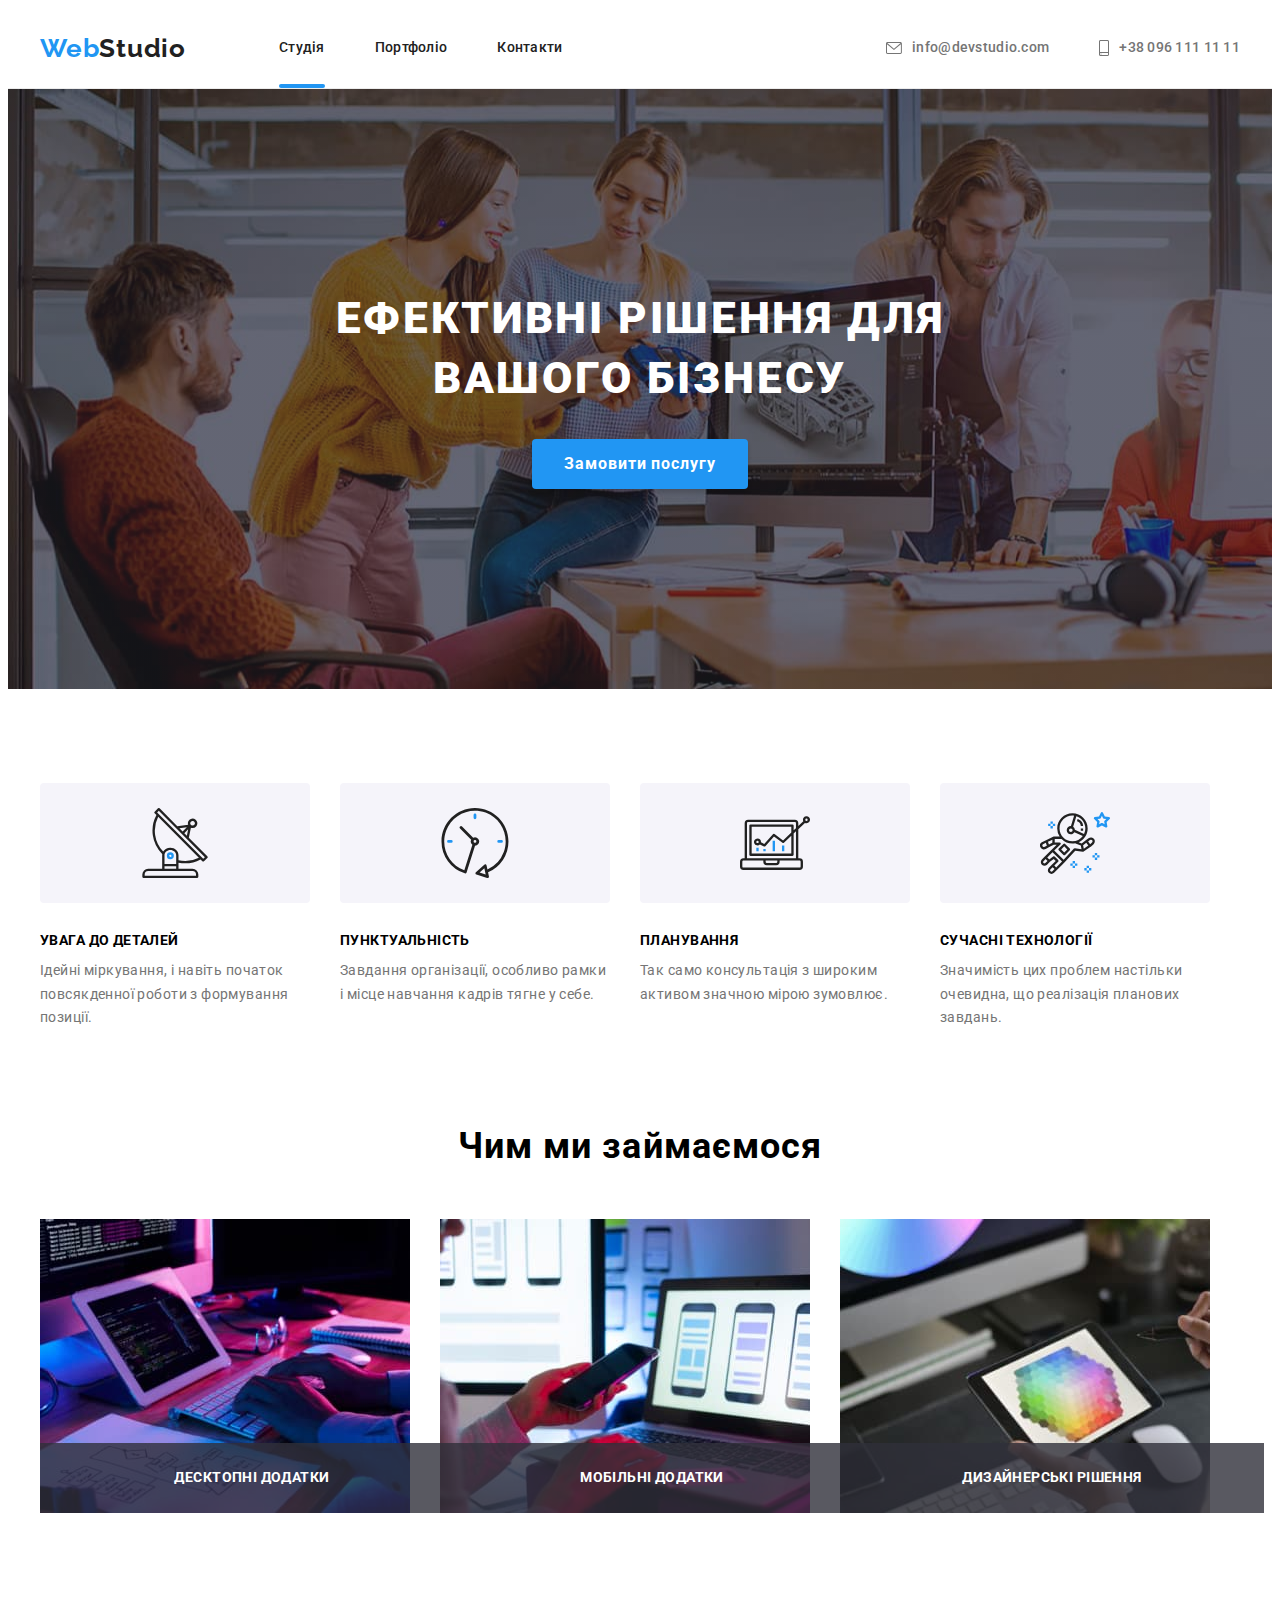
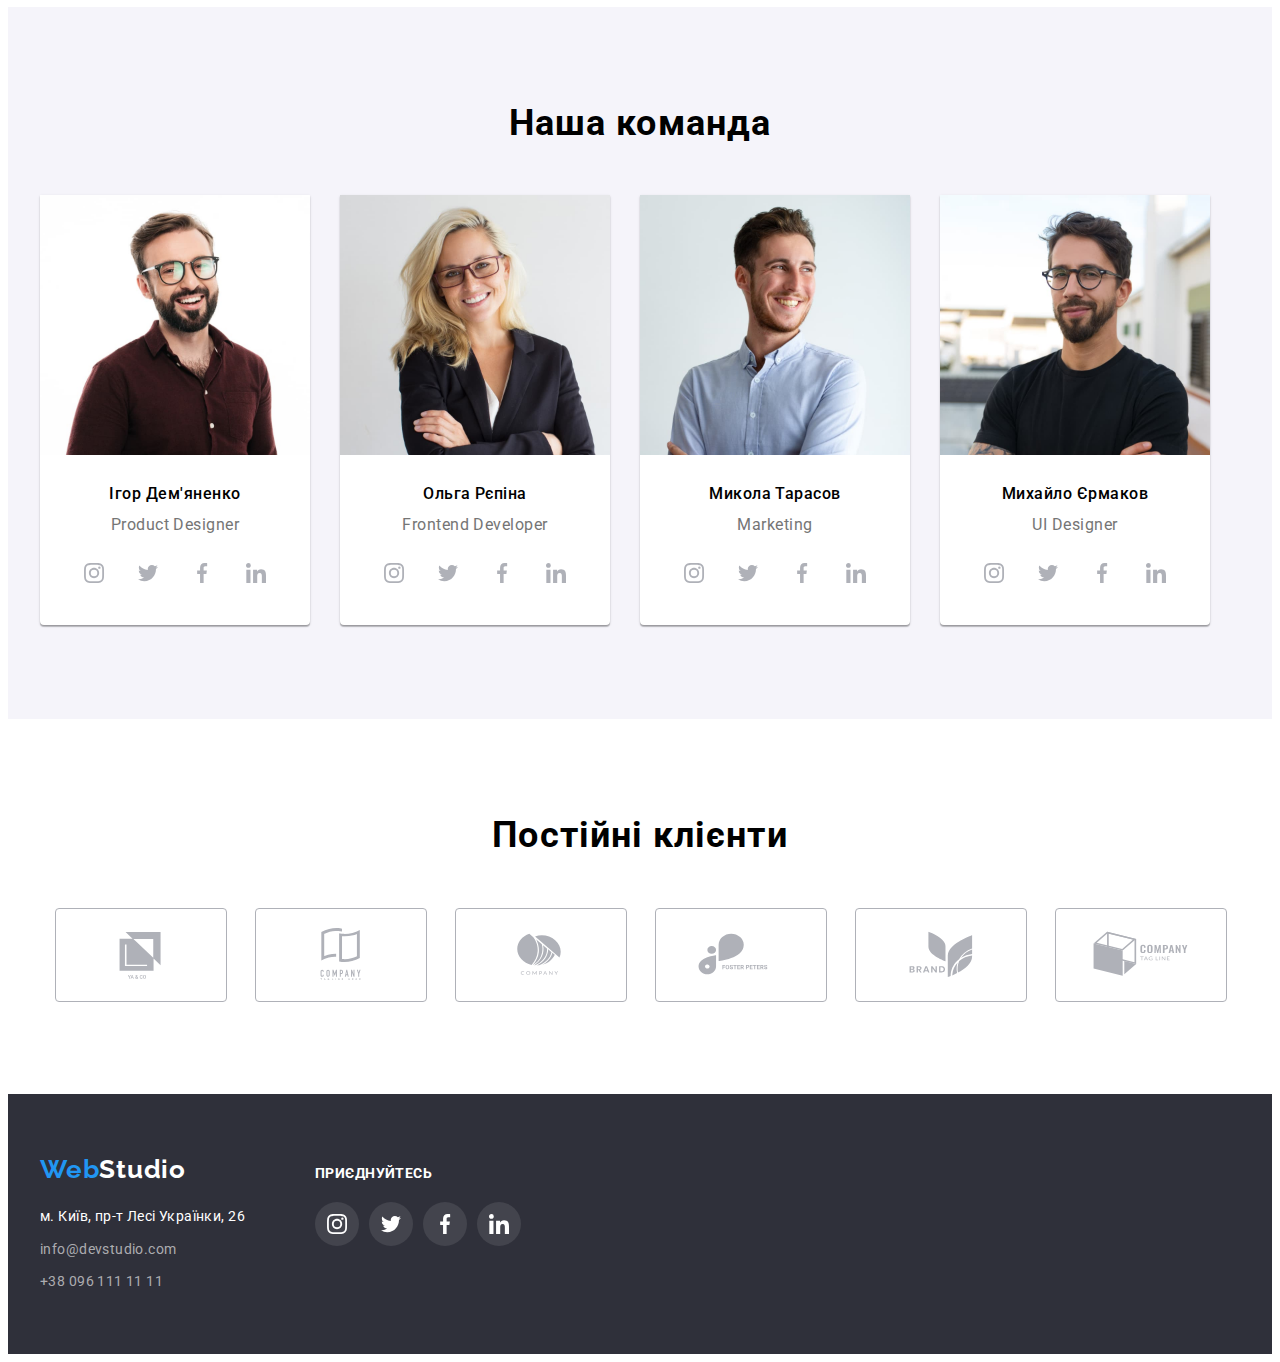
==== index.html @ c91a3fcd "20221128" ====
<!DOCTYPE html>
<html lang="uk">

<head>
    <meta charset="UTF-8">
    <meta http-equiv="X-UA-Compatible" content="IE=edge">
    <meta name="viewport" content="width=device-width, initial-scale=1.0">
    <title>WebStudio</title>
    <link rel="stylesheet" href="https://cdnjs.cloudflare.com/ajax/libs/modern-normalize/1.1.0/modern-normalize.min.css"
        integrity="sha512-wpPYUAdjBVSE4KJnH1VR1HeZfpl1ub8YT/NKx4PuQ5NmX2tKuGu6U/JRp5y+Y8XG2tV+wKQpNHVUX03MfMFn9Q=="
        crossorigin="anonymous" referrerpolicy="no-referrer" />
    <link
        href="https://fonts.googleapis.com/css2?family=Raleway:wght@700&family=Roboto:wght@400;500;700;900&display=swap"
        rel="stylesheet">
    <link rel="stylesheet" href="./css/styles.css">
</head>

<body>
    <header class="header">
        <div class="container header-container">
            <a href="./index.html" class="logo">Web<span class="logo-black">Studio</span></a>
            <nav class="navigation">
                <ul class="header-nav">
                    <li class="header-nav-item">
                        <a class="header-nav-link is-active" href="./index.html">Студія</a>
                    </li>
                    <li class="header-nav-item">
                        <a class="header-nav-link" href="./portfolio.html">Портфоліо</a>
                    </li>
                    <li class="header-nav-item">
                        <a class="header-nav-link" href="#">Контакти</a>
                    </li>
                </ul>
            </nav>
            <ul class="header-contact-list">
                <li class="header-contact">
                    <a class="header-contact-mail" href="mailto:info@devstudio.com">
                        <svg class="header-icon-envelope" weight="16" height="12">
                            <use href="./images/icons.svg#icon-envelope"></use>
                        </svg>info@devstudio.com</a>
                </li>
                <li class="header-contact">
                    <a class="header-contact-telephon" href="tel:+380961111111">
                        <svg class="header-icon-tel" weight="10" height="16">
                            <use href="./images/icons.svg#icon-smartphone"></use>
                        </svg>+38 096 111 11 11</a>
                </li>
            </ul>
        </div>
    </header>

    <main class="main">
        <section class="main-page">
            <div class="container">
                <h1>Ефективні рішення для <br /> вашого бізнесу</h1>
                <button class="button" type="button" data-modal-open>Замовити послугу</button>
            </div>
        </section>

        <section class="benefits">
            <div class="container">
                <ul class="benefits-list">
                    <li>
                        <div class="benefits-list-div">
                            <div class="benefits-list-icon">
                                <svg class="benefits-icon" weight="70" height="70">
                                    <use href="./images/icons.svg#icon-antenna"></use>
                                </svg>
                            </div>
                            <h3>УВАГА ДО ДЕТАЛЕЙ</h3>
                            <p class="benefits-list-item">Ідейні міркування, і навіть початок повсякденної роботи з
                                формування позиції.</p>
                        </div>
                    </li>

                    <li>
                        <div class="benefits-list-div">
                            <div class="benefits-list-icon">
                                <svg class="benefits-icon" weight="70" height="70">
                                    <use href="./images/icons.svg#icon-clock"></use>
                                </svg>
                            </div>
                            <h3>ПУНКТУАЛЬНІСТЬ</h3>
                            <p class="benefits-list-item">Завдання організації, особливо рамки і місце навчання кадрів
                                тягне у себе.</p>
                        </div>
                    </li>

                    <li>
                        <div class="benefits-list-div">
                            <div class="benefits-list-icon">
                                <svg class="benefits-icon" weight="70" height="70">
                                    <use href="./images/icons.svg#icon-diagram"></use>
                                </svg>
                            </div>
                            <h3>ПЛАНУВАННЯ</h3>
                            <p class="benefits-list-item">Так само консультація з широким активом значною мірою
                                зумовлює.</p>
                        </div>
                    </li>

                    <li>
                        <div class="benefits-list-div">
                            <div class="benefits-list-icon">
                                <svg class="benefits-icon" weight="70" height="70">
                                    <use href="./images/icons.svg#icon-astronaut"></use>
                                </svg>
                            </div>
                            <h3>СУЧАСНІ ТЕХНОЛОГІЇ</h3>
                            <p class="benefits-list-item">Значимість цих проблем настільки очевидна, що реалізація
                                планових завдань.</p>
                        </div>
                    </li>
                </ul>
            </div>
        </section>
        <section class="about">
            <div class="container">
                <h2>Чим ми займаємося</h2>
                <ul class="about-list">
                    <li>
                        <div class="about-top-wrap">
                            <img src="./images/services1.jpg" alt="Десктопні додатки" width="370">
                            <p class="about-top-text">Десктопні додатки</p>
                        </div>
                    </li>
                    <li>
                        <div class="about-top-wrap">
                            <img src="./images/services2.jpg" alt="Мобільні додатки" width="370">
                            <p class="about-top-text">Мобільні додатки</p>
                        </div>
                    </li>
                    <li>
                        <div class="about-top-wrap">
                            <img src="./images/services3.jpg" alt="Дизайнерські рішення" width="370">
                            <p class="about-top-text">Дизайнерські рішення</p>
                        </div>
                    </li>
                </ul>
            </div>
        </section>

        <section class="team">
            <div class="container">
                <h2>Наша команда</h2>
                <ul class="team-list">
                    <li class="team-list-item">
                        <img src="./images/team1.jpg" alt="Product Designer" width="270">
                        <div class="team-list-name">
                            <h3 class="team-name">Ігор Дем'яненко</h3>
                            <p class="team-list-item-position">Product Designer</p>
                            <ul class="team-soc-list">
                                <li class="team-soc-item">
                                    <a class="team-soc-link" href="#">
                                        <svg class="team-soc-icon" weight="20" height="20">
                                            <use href="./images/icons.svg#icon-instagram"></use>
                                        </svg>
                                    </a>
                                </li>
                                <li class="team-soc-item">
                                    <a class="team-soc-link" href="#">
                                        <svg class="team-soc-icon" weight="20" height="20">
                                            <use href="./images/icons.svg#icon-twitter"></use>
                                        </svg>
                                    </a>
                                </li>
                                <li class="team-soc-item">
                                    <a class="team-soc-link" href="#">
                                        <svg class="team-soc-icon" weight="20" height="20">
                                            <use href="./images/icons.svg#icon-facebook"></use>
                                        </svg>
                                    </a>
                                </li>
                                <li class="team-soc-item">
                                    <a class="team-soc-link" href="#">
                                        <svg class="team-soc-icon" weight="20" height="20">
                                            <use href="./images/icons.svg#icon-linkedin"></use>
                                        </svg>
                                    </a>
                                </li>
                            </ul>
                        </div>
                    </li>

                    <li class="team-list-item">
                        <img src="./images/team2.jpg" alt="Frontend Developer" width="270">
                        <div class="team-list-name">
                            <h3 class="team-name">Ольга Рєпіна</h3>
                            <p class="team-list-item-position">Frontend Developer</p>
                            <ul class="team-soc-list">
                                <li class="team-soc-item">
                                    <a class="team-soc-link" href="#">
                                        <svg class="team-soc-icon" weight="20" height="20">
                                            <use href="./images/icons.svg#icon-instagram"></use>
                                        </svg>
                                    </a>
                                </li>
                                <li class="team-soc-item">
                                    <a class="team-soc-link" href="#">
                                        <svg class="team-soc-icon" weight="20" height="20">
                                            <use href="./images/icons.svg#icon-twitter"></use>
                                        </svg>
                                    </a>
                                </li>
                                <li class="team-soc-item">
                                    <a class="team-soc-link" href="#">
                                        <svg class="team-soc-icon" weight="20" height="20">
                                            <use href="./images/icons.svg#icon-facebook"></use>
                                        </svg>
                                    </a>
                                </li>
                                <li class="team-soc-item">
                                    <a class="team-soc-link" href="#">
                                        <svg class="team-soc-icon" weight="20" height="20">
                                            <use href="./images/icons.svg#icon-linkedin"></use>
                                        </svg>
                                    </a>
                                </li>
                            </ul>
                        </div>
                    </li>

                    <li class="team-list-item">
                        <img src="./images/team3.jpg" alt="Marketing" width="270">
                        <div class="team-list-name">
                            <h3 class="team-name">Микола Тарасов</h3>
                            <p class="team-list-item-position">Marketing</p>
                            <ul class="team-soc-list">
                                <li class="team-soc-item">
                                    <a class="team-soc-link" href="#">
                                        <svg class="team-soc-icon" weight="20" height="20">
                                            <use href="./images/icons.svg#icon-instagram"></use>
                                        </svg>
                                    </a>
                                </li>
                                <li class="team-soc-item">
                                    <a class="team-soc-link" href="#">
                                        <svg class="team-soc-icon" weight="20" height="20">
                                            <use href="./images/icons.svg#icon-twitter"></use>
                                        </svg>
                                    </a>
                                </li>
                                <li class="team-soc-item">
                                    <a class="team-soc-link" href="#">
                                        <svg class="team-soc-icon" weight="20" height="20">
                                            <use href="./images/icons.svg#icon-facebook"></use>
                                        </svg>
                                    </a>
                                </li>
                                <li class="team-soc-item">
                                    <a class="team-soc-link" href="#">
                                        <svg class="team-soc-icon" weight="20" height="20">
                                            <use href="./images/icons.svg#icon-linkedin"></use>
                                        </svg>
                                    </a>
                                </li>
                            </ul>
                        </div>
                    </li>

                    <li class="team-list-item">
                        <img src="./images/team4.jpg" alt="UI Designer" width="270">
                        <div class="team-list-name">
                            <h3 class="team-name">Михайло Єрмаков</h3>
                            <p class="team-list-item-position">UI Designer</p>
                            <ul class="team-soc-list">
                                <li class="team-soc-item">
                                    <a class="team-soc-link" href="#">
                                        <svg class="team-soc-icon" weight="20" height="20">
                                            <use href="./images/icons.svg#icon-instagram"></use>
                                        </svg>
                                    </a>
                                </li>
                                <li class="team-soc-item">
                                    <a class="team-soc-link" href="#">
                                        <svg class="team-soc-icon" weight="20" height="20">
                                            <use href="./images/icons.svg#icon-twitter"></use>
                                        </svg>
                                    </a>
                                </li>
                                <li class="team-soc-item">
                                    <a class="team-soc-link" href="#">
                                        <svg class="team-soc-icon" weight="20" height="20">
                                            <use href="./images/icons.svg#icon-facebook"></use>
                                        </svg>
                                    </a>
                                </li>
                                <li class="team-soc-item">
                                    <a class="team-soc-link" href="#">
                                        <svg class="team-soc-icon" weight="20" height="20">
                                            <use href="./images/icons.svg#icon-linkedin"></use>
                                        </svg>
                                    </a>
                                </li>
                            </ul>
                        </div>
                    </li>
                </ul>
            </div>
        </section>
        <section class="clients">
            <div class="container">
                <h2>Постійні клієнти</h2>
                <ul class="clients-list">
                    <li class="clients-item">
                        <a class="clients-list-icon" href="#">
                            <svg class="clients-icon" weight="106" height="60">
                                <use href="./images/icons.svg#icon-Logo-client-1"></use>
                            </svg>
                        </a>
                    </li>
                    <li class="clients-item">
                        <a class="clients-list-icon" href="#">
                            <svg class="clients-icon" weight="106" height="60">
                                <use href="./images/icons.svg#icon-Logo-client-2"></use>
                            </svg>
                        </a>
                    </li>
                    <li class="clients-item">
                        <a class="clients-list-icon" href="#">
                            <svg class="clients-icon" weight="106" height="60">
                                <use href="./images/icons.svg#icon-Logo-client-3"></use>
                            </svg>
                        </a>
                    </li>
                    <li class="clients-item">
                        <a class="clients-list-icon" href="#">
                            <svg class="clients-icon" weight="106" height="60">
                                <use href="./images/icons.svg#icon-Logo-client-4"></use>
                            </svg>
                        </a>
                    </li>
                    <li class="clients-item">
                        <a class="clients-list-icon" href="#">
                            <svg class="clients-icon" weight="106" height="60">
                                <use href="./images/icons.svg#icon-Logo-client-5"></use>
                            </svg>
                        </a>
                    </li>
                    <li class="clients-item">
                        <a class="clients-list-icon" href="#">
                            <svg class="clients-icon" weight="106" height="60">
                                <use href="./images/icons.svg#icon-Logo-client-6"></use>
                            </svg>
                        </a>
                    </li>

                </ul>
            </div>

        </section>
    </main>

    <footer class="footer">
        <div class="container footer-contact">
            <div>
                <a href="./index.html" class="logo">Web<span class="logo-white">Studio</span></a>
                <address class="address">
                    <ul class="footer-list">
                        <li class="footer-list-item">
                            <a class="footer-list-address" href="https://goo.gl/maps/Ho3wG8sWeTobhvEv7" target="_blank"
                                rel="noopener noreferrer">м. Київ,
                                пр-т Лесі Українки, 26</a>
                        </li>
                        <li class="footer-list-item">
                            <a class="footer-list-contact" href="mailto:info@devstudio.com">info@devstudio.com</a>
                        </li>
                        <li>
                            <a class="footer-list-contact" href="tel:+380961111111">+38 096 111 11 11</a>
                        </li>
                    </ul>
                </address>
            </div>

            <div class="footer-soc-contact">
                <h3 class="footer-soc">приєднуйтесь</h3>
                <ul class="footer-soc-list">
                    <li class="footer-soc-item">
                        <a class="footer-soc-link" href="#">
                            <svg class="footer-soc-icon" weight="20" height="20">
                                <use href="./images/icons.svg#icon-instagram"></use>
                            </svg>
                        </a>
                    </li>
                    <li class="footer-soc-item">
                        <a class="footer-soc-link" href="#">
                            <svg class="footer-soc-icon" weight="20" height="20">
                                <use href="./images/icons.svg#icon-twitter"></use>
                            </svg>
                        </a>
                    </li>
                    <li class="footer-soc-item">
                        <a class="footer-soc-link" href="#">
                            <svg class="footer-soc-icon" weight="20" height="20">
                                <use href="./images/icons.svg#icon-facebook"></use>
                            </svg>
                        </a>
                    </li>
                    <li class="footer-soc-item">
                        <a class="footer-soc-link" href="#">
                            <svg class="footer-soc-icon" weight="20" height="20">
                                <use href="./images/icons.svg#icon-linkedin"></use>
                            </svg>
                        </a>
                    </li>
                </ul>
            </div>
        </div>
    </footer>
    <div class="backdrop is-hidden" data-modal>
        <div class="modal">
            <button type="button" class="modal-close" data-modal-close>
                <svg class="modal-close-icon" weight="14" height="14">
                    <use href="./images/icons.svg#icon-close-black"></use>
                </svg>
            </button>
            <p class="modal-title">Залиште свої дані, ми вам передзвонимо</p>
            <form action="#" class="modal-form">
                <div class="user-inform">
                    <label for="user-name" class="input-label">Ім'я</label>
                    <div class="input-wrapper">
                        <input type="text" class="modal-input" name="user-name" id="user-name" required>
                        <svg class="modal-icon" weight="18" height="18">
                            <use href="./images/icons.svg#icon-person-black"></use>
                        </svg>
                    </div>
                </div>

                <div class="user-inform">
                    <label for="user-tel" class="input-label">Телефон</label>
                    <div class="input-wrapper">
                        <input type="text" class="modal-input" name="user-tel" id="user-tel" required>
                        <svg class="modal-icon" weight="18" height="18">
                            <use href="./images/icons.svg#icon-phone-black"></use>
                        </svg>
                    </div>
                </div>

                <div class="user-inform">
                    <label for="user-email" class="input-label">Пошта</label>
                    <div class="input-wrapper">
                        <input type="text" class="modal-input" name="user-email" id="user-email" required>
                        <svg class="modal-icon" weight="18" height="18">
                            <use href="./images/icons.svg#icon-email-black"></use>
                        </svg>
                    </div>
                </div>

                <div class="user-comment">
                    <label for="user-comment" class="input-label">Коментар</label>
                    <textarea name="comment" id="user-comment" rows="10" placeholder="Введіть текст"
                    class="modal-comment"></textarea>
                </div>

                <label class="modal-terms-input">
                    <input type="checkbox" />
                    Погоджуюся з розсилкою та приймаю <a href="#" class="modal-terms">Умови договору</a>
                </label>

                <button type="submit" class="modal-button">Відправити</button>
            </form>
        </div>
    </div>
    <script src="./js/modal.js"></script>
</body>

</html>
---- css/styles.css ----
h1, 
h2, 
h3, 
h4, 
h5,
p {
margin: 0;
}

address {
    font-style: normal; 
}

body {
    font-family: 'Roboto', sans-serif;
}

body a{
    text-decoration: none;
    color: #212121;}

body a,
body a *,
body button,
body button * {
    transition-duration: 250ms;
    transition-timing-function: cubic-bezier(0.4, 0, 0.2, 1);
}

ul {
    list-style: none;
    margin: 0;
    padding: 0;
}
.container {
    width: 1200px;
    padding-left: 15px;
    padding-right: 15px;
    margin: 0 auto;
}

img {
    display: block;
    max-height: 100%;
    height: auto;
}
button {
    cursor: pointer;
}

/*header*/ 

.header {
    background-color: #FFFFFF;
    /* padding-top: 24px; */
    /* padding-bottom: 25px;  */
    border-bottom: 1px solid #ECECEC;
}
.header-container {
    display: flex;
    align-items: center;
}

.logo {
    font-family: 'Raleway';
    font-style: normal;
    font-weight: 700;
    font-size: 26px;
    line-height: 1.19;
    letter-spacing: 0.03em;
    color: #2196F3;
}
.logo-black {
    color: #212121;
}
.navigation {
    margin-right: auto;
    margin-left: 93px;
}
.header-nav {
    display: flex;
    gap: 50px;
    position: relative;
}
.header-nav-link:hover,
.header-nav-link:focus {
    color: #2196F3;
}
.header-nav-item .is-active::after {
    position: absolute;
    display: block;
    content: '';
    bottom: 0;
    width: 100%;
    height: 4px;
    background: #2196F3;
    border-radius: 2px;
}
.header-nav-item {
    display: flex;
    position: relative;
}
.header-nav-link {
    font-weight: 500;
    font-size: 14px;
    line-height: 1.14;
    letter-spacing: 0.02em;
    padding: 32px 0;
}
.header-contact-list {
    display: flex;
    gap: 50px;
}
.header-contact{
    font-weight: 500;
    font-size: 14px;
    line-height: 1.14;
    letter-spacing: 0.02em; 
}

.header-contact-telephon {
}

.header-contact-mail,
.header-contact-telephon {
    color: #757575;
    display: flex;
    align-items: center;
}

.header-contact-mail:hover,
.header-contact-mail:focus,
.header-contact-telephon:hover,
.header-contact-telephon:focus {
    color: #2196F3;
}

.header-contact-list .header-contact-mail:hover .header-icon-envelope,
.header-contact-list .header-contact-mail:focus .header-icon-envelope,
.header-contact-list .header-contact-telephon:hover .header-icon-tel,
.header-contact-list .header-contact-telephon:focus .header-icon-tel {
    fill: #2196F3;
}

.header-icon-envelope {
    fill: #757575;
    margin-right: 10px;
    width: 16px;

}
.header-icon-tel {
    fill: #757575;
    width: 10px;
    margin-right: 10px;
}


/*main*/ 

.main {
}

.main-page {
    background-image: linear-gradient(
        rgba(47, 48, 58, 0.4),
        rgba(47, 48, 58, 0.4)),
        url(../images/main_page.jpg);
    padding-top: 200px;
    padding-bottom: 200px;

}
h1 {
    font-weight: 900;
    font-size: 44px;
    line-height: 1.36;
    letter-spacing: 0.06em;
    text-align: center;
    color: #FFFFFF;
    text-transform: uppercase;
    margin-bottom: 30px;
}
.button {
    font-family: 'Roboto', sans-serif;
    font-weight: 700;
    font-size: 16px;
    line-height: 30px;
    display: flex;
    align-items: center;
    text-align: center;
    letter-spacing: 0.06em;
    color: #FFFFFF;
    background: #2196F3;
    box-shadow: 0px 4px 4px rgba(0, 0, 0, 0.15);
    border-radius: 4px;
    cursor: pointer;
    border: none;
    display: block;
    margin: 0 auto;
    padding: 10px 32px;
}

.benefits {
    padding-top: 94px;
    padding-bottom: 94px;
}
.benefits-list {
    display: flex;
    gap: 30px;
}
.benefits-list-div {
    width: 270px;
    
}
.benefits-list-item {
    font-size: 14px;
    line-height: 1.71;
    letter-spacing: 0.03em;
    color: #757575;
}
.benefits-list-icon {
    display: flex;
    justify-content: center;
    align-items: center;
    height: 120px;
    background: #F5F4FA;
    border-radius: 4px; 
    margin-bottom: 30px;
}
.benefits-icon {
    width: 70px;
    height: 70px;
}
h3 {
    font-weight: 700;
    font-size: 14px;
    line-height: 1.14;
    letter-spacing: 0.03em;
    text-transform: uppercase; 
    margin-bottom: 10px;   
}

.about {
    padding-bottom: 94px;
}
h2 {
    font-weight: 700;
    font-size: 36px;
    line-height: 1.23;
    text-align: center;
    letter-spacing: 0.03em;
}
.about-list {
    display: flex;
    justify: space-between;
    gap: 30px;
    margin-top: 50px;
}
.about-top-wrap {
    position: relative;
}
.about-top-text {
    position: absolute;
    bottom: 0;
    background: rgba(47, 48, 58, 0.8);
    font-weight: 700;
    font-size: 14px;
    line-height: 1.14;
    text-align: center;
    letter-spacing: 0.03em;
    text-transform: uppercase;
    color: #FFFFFF;
    width: 100%;
    padding: 27px;
    text-align: center;
}
.team {
    background: #F5F4FA;
    padding-top: 94px;
    padding-bottom: 94px;
}
.team-list {
    display: flex;
    justify: space-between;
    gap: 30px;
    margin-top: 50px;
}
.team-list-item {
    background-color: #FFFFFF;
    box-shadow: 0px 1px 3px rgba(0, 0, 0, 0.12), 0px 1px 1px rgba(0, 0, 0, 0.14), 0px 2px 1px rgba(0, 0, 0, 0.2);
    border-radius: 0px 0px 4px 4px;
}
.team-list-name {
    text-align: center;
    padding-top: 30px;
    padding-bottom: 30px;
}
.team-name {
    text-transform: none;
    font-weight: 500;
    font-size: 16px;
    line-height: 1.18;
    letter-spacing: 0.03em;
    margin-bottom: 10px;
}
.team-list-item-position {
    font-size: 16px;
    line-height: 1.35;
    letter-spacing: 0.03em;
    color: #757575;
    margin-bottom: 16px;
}
.team-soc-list {
    display: flex;
    justify-content: center;
    gap: 10px;
}
.team-soc-item {
    width: 44px;
    height: 44px;
}
.team-soc-link {
    width: 100%;
    height: 100%;
    border-radius: 50%;
    display: flex;
    justify-content: center;
    align-items: center;
}
.team-soc-icon {
    fill: #AFB1B8;
}
.team-soc-link:hover,
.team-soc-link:focus {
    background-color: #2196F3;
}
.team-soc-link:hover .team-soc-icon,
.team-soc-link:focus .team-soc-icon {
    fill: #FFFFFF;
}

.clients {
    background: #FFFFFF;
    padding-top: 94px;
    padding-bottom: 94px;
}
.clients-list {
    margin-top: 50px;
    justify-content: center;
    gap: 30px;
    display: flex;
}
.clients-item {
    width: 170px;
    height: 92px;
}
.clients-list-icon {
    width: 100%;
    height: 100%;
    border: 1px solid #AFB1B8;
    border-radius: 4px;
    display: flex;
    justify-content: center;
    align-items: center;
}
.clients-icon {
    fill: #AFB1B8;
}

.clients-list-icon:hover,
.clients-list-icon:focus {
    border-color: #2196F3;
}
.clients-item:hover .clients-icon,
.clients-item:focus .clients-icon {
    fill: #2196F3;
}

/*footer*/ 

.footer {
    background: #2F303A;
    padding-top: 60px;
    padding-bottom: 60px;
}
.footer-contact {
    display: flex;
}
.logo-white {
    color: #FFFFFF;
    margin-bottom: 20px;
}
.address{
    margin-top: 20px;
}
.footer-list {
}
.footer-list-item {
    margin-bottom: 9px;
}
.footer-list-address,
.footer-list-contact {
    font-style: normal;
    font-size: 14px;
    line-height: 1.71;
    letter-spacing: 0.03em;
    color: #FFFFFF;
}
.footer-list-contact {
    color: #ACACB0;
}
.footer-list-item {
    color: #ACACB0;
}
.footer-list-address:hover,
.footer-list-address:focus,
.footer-list-contact:hover,
.footer-list-contact:focus {
    color: #2196F3;
}
.footer-soc-contact {
    margin-left: 70px;
    margin-top: 12px;
}
.footer-soc {
    color: #FFFFFF;
}
.footer-soc-list {
    display: flex;
    gap: 10px;
    margin-top: 20px;
}
.footer-soc-item {
    width: 44px;
    height: 44px;
}
.footer-soc-link {
    width: 100%;
    height: 100%;
    border-radius: 50%;
    display: flex;
    justify-content: center;
    align-items: center;
    background-color: #43444D;
}
.footer-soc-icon {
    fill: #FFFFFF;
}
.footer-soc-link:hover,
.footer-soc-link:focus {
    background-color: #2196F3;
}
.footer-soc-link:hover .footer-soc-icon,
.footer-soc-link:focus .footer-soc-icon {
    fill: #FFFFFF;
}


/*portfolio-header*/

.portfolio-header {
    border-bottom: 1px solid #ECECEC;
}

/*portfolio-main*/ 

.main-portfolio {
    padding-top: 94px;
    padding-bottom: 94px;
}
.portfolio-button-list {
    display: flex;
    gap: 8px;
    justify-content:center;
    margin-bottom: 50px;
}
.portfolio-button {
    font-family: 'Roboto', sans-serif;
    font-style: normal;
    font-weight: 500;
    font-size: 16px;
    line-height: 1.62;
    text-align: center;
    letter-spacing: 0.03em;
    background: #F5F4FA;
    border-radius: 4px;
    cursor: pointer;
    border: none;
    margin: 0 auto;
    padding: 6px 22px;
}
.portfolio-button:hover,
.portfolio-button:focus {
    color: #FFFFFF;
    background: #2196F3;
    box-shadow: 0px 3px 1px rgba(0, 0, 0, 0.1), 0px 1px 2px rgba(0, 0, 0, 0.08), 0px 2px 2px rgba(0, 0, 0, 0.12);
} 

.portfolio-list {
    display: flex;
    flex-wrap: wrap;
    justify-content:space-between;
    gap: 30px;
}
.portfolio-list-text {
    padding: 20px 24px;
}
.portfolio-list-item {
    width: 370px;
    height: 404px;
    left: 215px;
    top: 262px;
    border: 1px solid #EEEEEE; 
}
.portfolio-list-item:hover .portfolio-top-text {
    transform: translateY(0%);
}
.portfolio-top-wrap {
    position: relative;
    overflow: hidden;
}
.portfolio-top-text {
    position: absolute;
    top: 0;
    background: rgba(33, 150, 243, 0.9);
    font-size: 18px;
    line-height: 1.55;
    letter-spacing: 0.03em;
    color: #FFFFFF;
    padding: 24px;
    height: 100%;
    display: flex;
    align-items: center;
    transform: translateY(100%);
    transition: transform 250ms;
    overflow: auto;
}
h5 {
    font-weight: 700;
    font-size: 18px;
    line-height: 2;
    letter-spacing: 0.03em;
}
.portfolio-list-type {
    font-size: 16px;
    line-height: 1.87;
    letter-spacing: 0.03em;
    color: #757575;
    margin-top: 4px;
    margin-bottom: 4px;
}
.portfolio-list-item:hover,
.portfolio-list-item:focus {
    box-shadow: 0px 1px 1px rgba(0, 0, 0, 0.12), 0px 4px 4px rgba(0, 0, 0, 0.06), 1px 4px 6px rgba(0, 0, 0, 0.16);
} 

.backdrop {
    position: fixed;
    top: 0;
    width: 100%;
    height: 100%;
    background: rgba(0, 0, 0, 0.2);
    transition: opacity 250ms linear, visibility 250ms linear;
}
.modal {
    width: 528px;
    min-height: 581px;
    background: #FFFFFF;
    box-shadow: 0px 1px 3px rgba(0, 0, 0, 0.12), 0px 1px 1px rgba(0, 0, 0, 0.14), 0px 2px 1px rgba(0, 0, 0, 0.2);
    border-radius: 4px;
    position: absolute;
    top: 50%;
    left: 50%;
    transform: translate(-50%, -50%) scaleX(1);
    transition: transform 300ms linear;
    padding: 40px;
}
.backdrop.is-hidden .modal {
    transform: translate(-50%, -50%) scaleX(0);
}
.modal-close {
    width: 30px;
    height: 30px;
    background: transparent;
    border: 1px solid rgba(0, 0, 0, 0.1);
    border-radius: 50%;
    display: flex;
    align-items: center;
    justify-content: center;
    position: absolute;
    right: 8px;
    top: 8px;
}
.modal-close-icon {  
}
.modal-title {
    font-weight: 700;
    font-size: 20px;
    line-height: 1.15px;
    text-align: center;
    letter-spacing: 0.03em;
    color: #212121;
    margin-bottom: 22px;
}
.modal-form {
    
}
.user-inform {
    margin-bottom: 10px;
}
.modal-text {
    font-size: 12px;
    line-height: 1.16;
    letter-spacing: 0.01em;
    color: #757575;
}
.input-label {
    font-size: 12px;
    line-height: 1.16;
    letter-spacing: 0.01em;
    color: #757575;
    display: block;
    position: relative;
    margin-bottom: 4px;
}
.input-wrapper {
    position: relative;
    
}
.modal-input {
    height: 40px;
    width: 100%;
    border: 1px solid rgba(33, 33, 33, 0.2);
    border-radius: 4px;
    background-color: transparent;
    padding: 12px 42px;
    outline: transparent;
}
.modal-icon {
    fill: #212121;
    position: absolute;
    left: 12px;
    top: 50%;
    transform: translateY(-50%);
    height: 18px;
    width: 18px;
}
.modal-input:focus {
    border-color: #2196F3;
}
.modal-input:focus + .modal-icon {
    fill: #2196F3;
}
.user-comment {
    margin-bottom: 20px;
}
.modal-comment {
    font-family: 'Roboto', sans-serif;
    font-style: normal;
    font-weight: 400;
    font-size: 12px;
    line-height: 1.16;
    letter-spacing: 0.01em;
    color: rgba(117, 117, 117, 0.5);
    border: 1px solid rgba(33, 33, 33, 0.2);
    border-radius: 4px; 
    padding: 12px 16px;
    width: 100%;
    min-height: 120px;
    outline: transparent;
}
.modal-comment:focus {
    border-color: #2196F3;
}
.modal-terms-input {
    font-size: 14px;
    line-height: 1.71;
    letter-spacing: 0.03em;
    color: #757575;
    display: block;
    text-align: center;
}

.modal-terms {
    color: #2196F3;
    text-decoration-line: underline;
}
.modal-button {
    font-family: 'Roboto', sans-serif;
    font-style: normal;
    font-weight: 700;
    font-size: 16px;
    line-height: 30px;
    display: flex;
    align-items: center;
    text-align: center;
    letter-spacing: 0.06em;
    color: #FFFFFF;
    width: 200px;
    height: 50px;
    background: #188CE8;
    border-radius: 4px;
    cursor: pointer;
    border: none;
    display: block;
    margin: 0 auto;
    padding: 10px 52px;
    margin-top: 30px;
}
.modal-button:hover,
.modal-button:focus{
    box-shadow: 0px 4px 4px rgba(0, 0, 0, 0.15);
}
.is-hidden {
    opacity: 0;
    visibility: hidden;
    pointer-events: none;
}
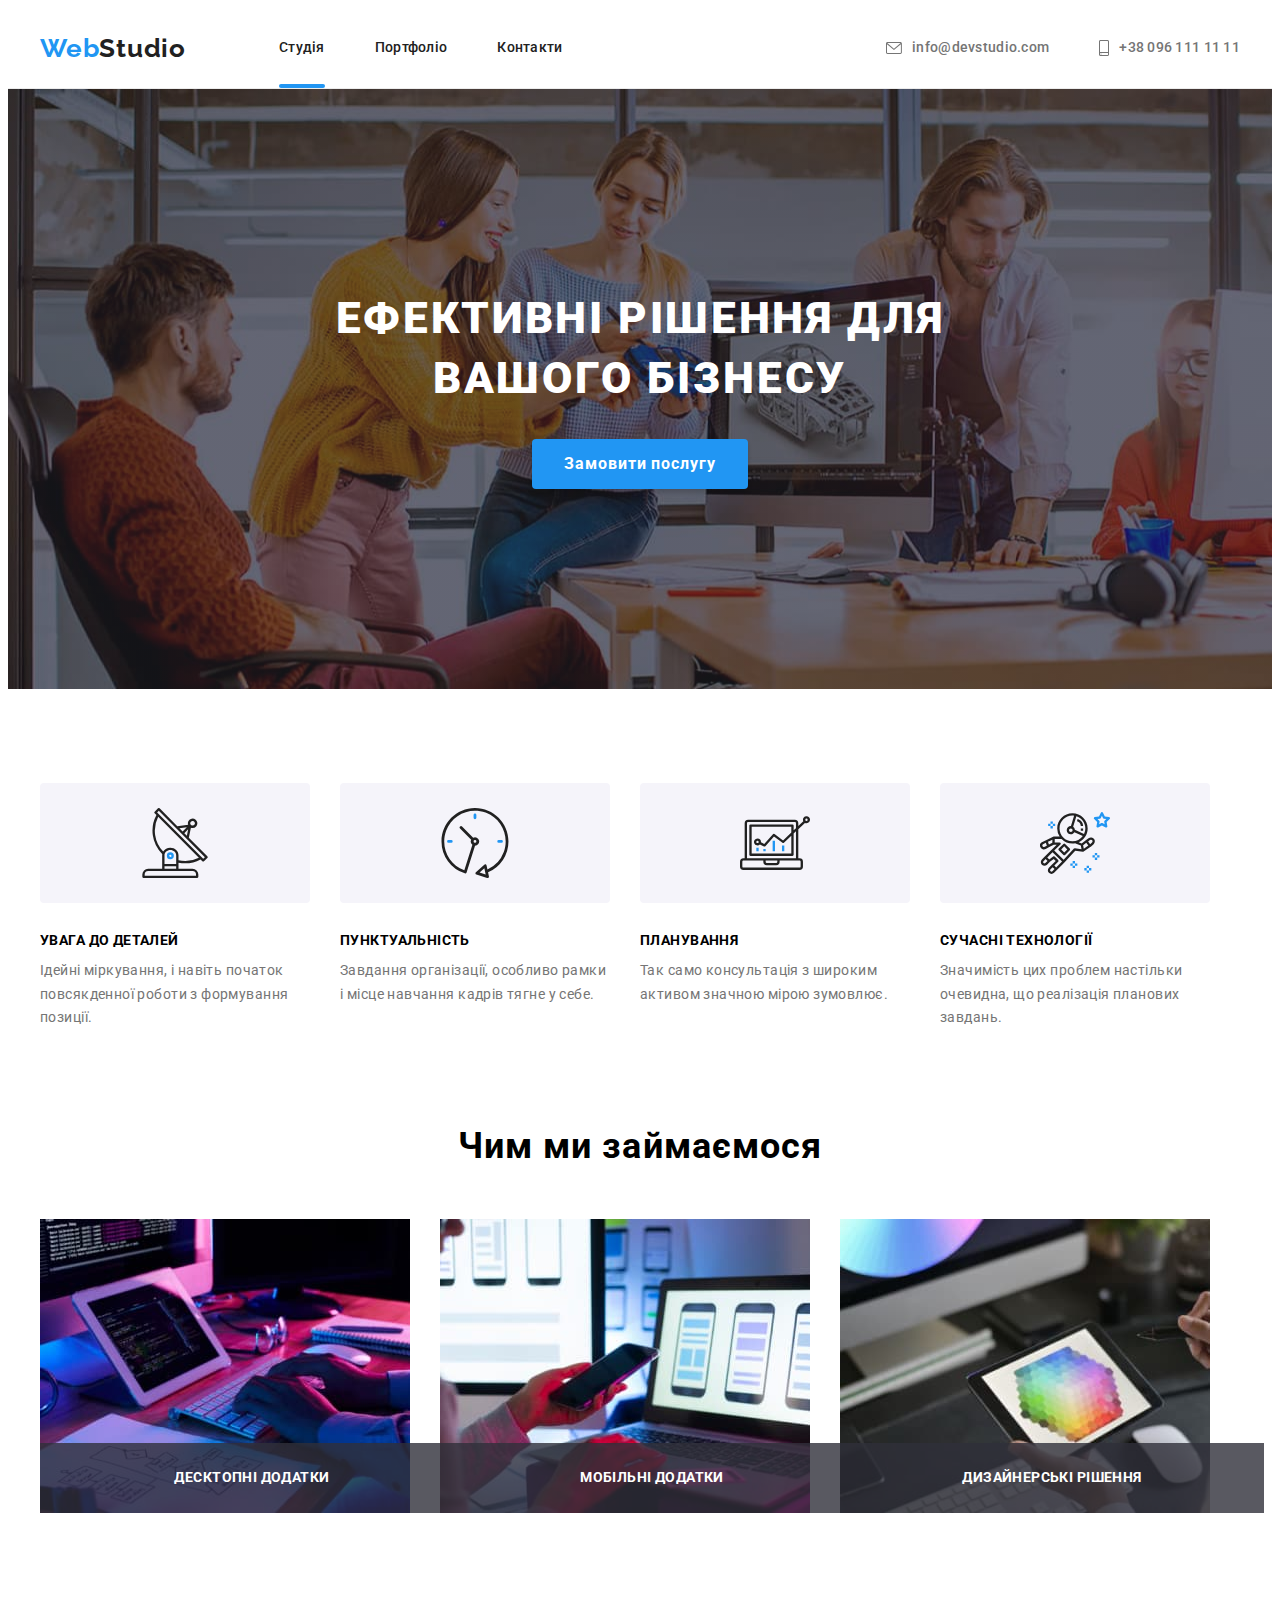
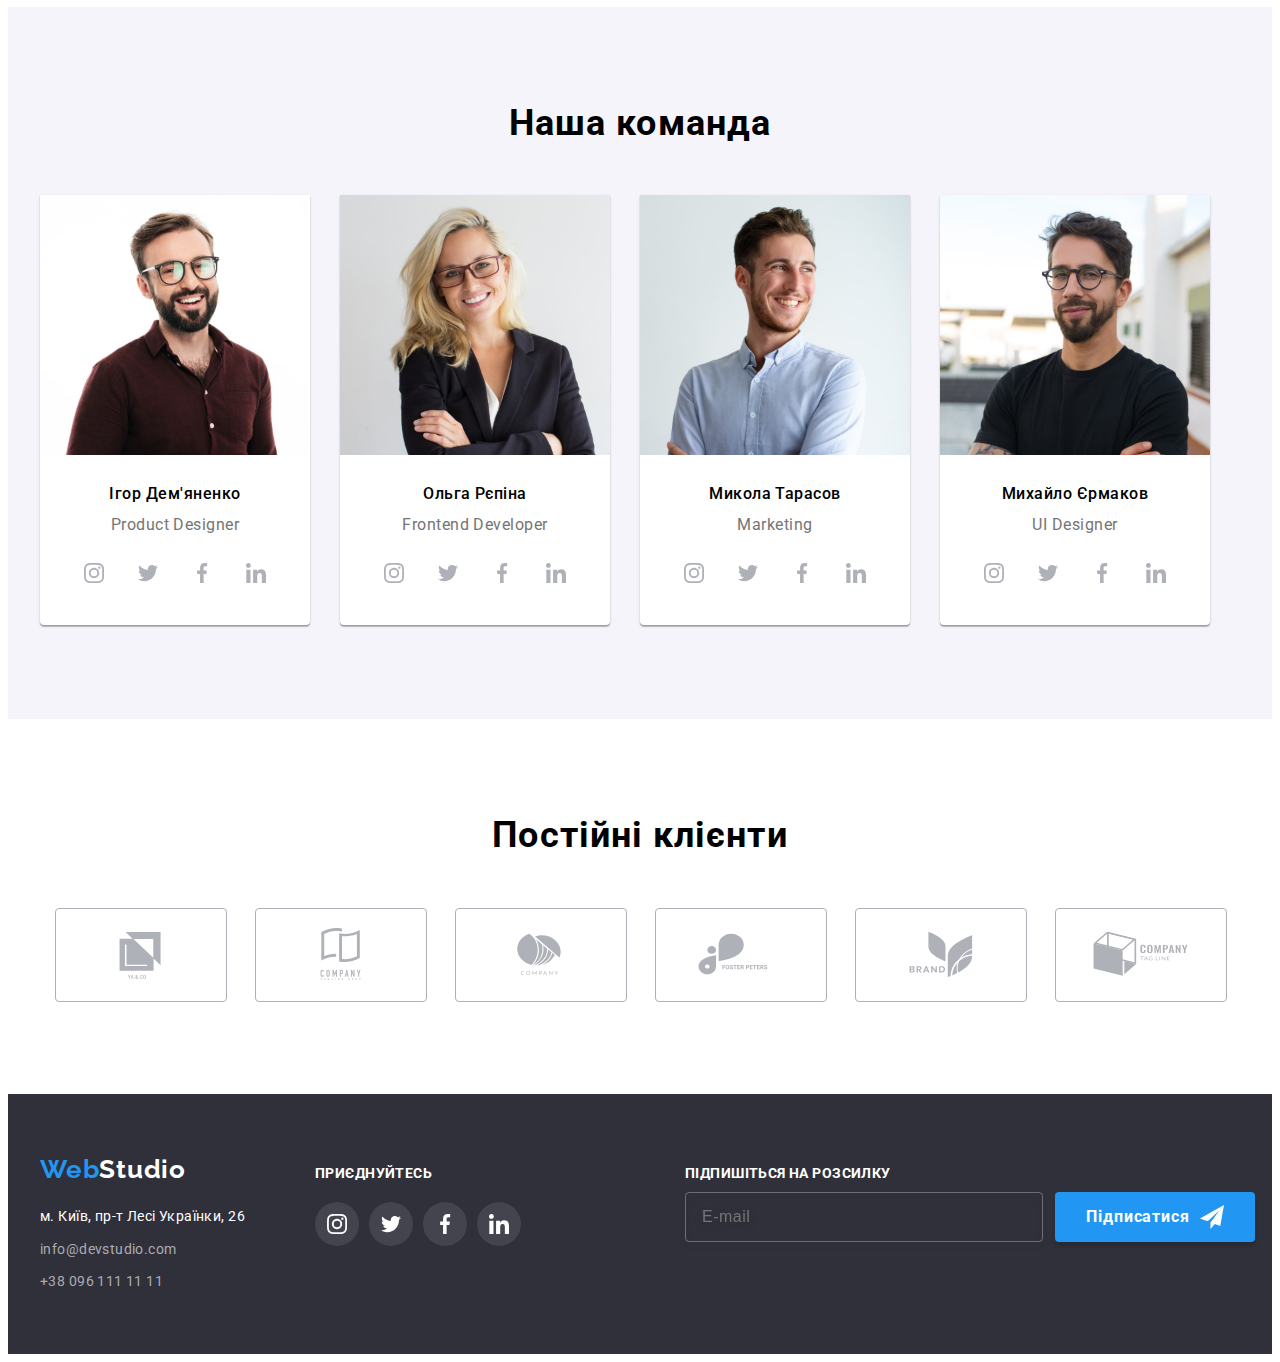
==== commit f17d8996: "20221130" ====
--- a/index.html
+++ b/index.html
@@ -405,6 +405,19 @@
                     </li>
                 </ul>
             </div>
+
+            <div class="footer-sing-up">
+                <h3 class="footer-soc">Підпишіться на розсилку</h3> 
+                <form action="#" class="footer-form">
+                    <input type="text" class="footer-input" name="user-email" id="user-email" placeholder="E-mail" required>
+                    <button type="submit" class="footer-button">Підписатися 
+                        <svg class="footer-button-icon" weight="24" height="24">
+                            <use href="./images/icons.svg#icon-icon-send"></use>
+                        </svg>
+                    </button>
+                </form>
+            </div>
+            
         </div>
     </footer>
     <div class="backdrop is-hidden" data-modal>
@@ -448,14 +461,21 @@
 
                 <div class="user-comment">
                     <label for="user-comment" class="input-label">Коментар</label>
-                    <textarea name="comment" id="user-comment" rows="10" placeholder="Введіть текст"
+                    <textarea name="comment" id="user-comment" placeholder="Введіть текст"
                     class="modal-comment"></textarea>
                 </div>
 
-                <label class="modal-terms-input">
-                    <input type="checkbox" />
-                    Погоджуюся з розсилкою та приймаю <a href="#" class="modal-terms">Умови договору</a>
-                </label>
+                <div class="terms">
+                    <input type="checkbox" name="terms" id="terms" class="modal-check hide"/>
+                   
+                    <label for="terms" class="modal-terms-input">
+                        <span>
+                            <svg class="check-icon" wight="16" height="15">
+                                <use href="./images/icons.svg#icon-check"></use>
+                            </svg>
+                        </span>
+                     Погоджуюся з розсилкою та приймаю <a href="#" class="modal-terms">Умови договору</a></label>
+                </div>
 
                 <button type="submit" class="modal-button">Відправити</button>
             </form>
--- a/css/styles.css
+++ b/css/styles.css
@@ -31,6 +31,20 @@
     list-style: none;
     margin: 0;
     padding: 0;
+}
+
+.hide {
+    border: 0;
+    clip: rect(1px, 1px, 1px, 1px);
+    -webkit-clip-path: insent(50%);
+    clip-path: inset(50%);
+    height: 1px;
+    margin: -1px;
+    overflow: hidden;
+    padding: 0;
+    position: absolute;
+    width: 1px;
+    word-wrap: normal !important;
 }
 .container {
     width: 1200px;
@@ -384,6 +398,7 @@
 }
 .footer-contact {
     display: flex;
+    position: relative;
 }
 .logo-white {
     color: #FFFFFF;
@@ -453,7 +468,68 @@
 .footer-soc-link:focus .footer-soc-icon {
     fill: #FFFFFF;
 }
-
+.footer-sing-up {
+    margin-top: 12px;
+    position: absolute;
+    right: 0;
+} 
+
+.footer-form {
+    display: flex;
+}
+.footer-input {
+    width: 358px;
+    height: 50px;
+    border: 1px solid rgba(255, 255, 255, 0.3);
+    filter: drop-shadow(0px 4px 4px rgba(0, 0, 0, 0.15));
+    border-radius: 4px;
+    background-color: transparent;
+    outline: transparent;
+    font-size: 16px;
+    line-height: 20px;
+    display: flex;
+    align-items: center;
+    letter-spacing: 0.03em;
+    color: rgba(255, 255, 255, 0.6);
+    box-sizing: border-box;
+    padding: 15px 16px;
+}
+.footer-input:focus {
+    border-color: #2196F3;
+}
+.footer-button {
+    width: 200px;
+    height: 50px;
+    display: flex;
+    background: #2196F3;
+    box-shadow: 0px 4px 4px rgba(0, 0, 0, 0.15);
+    border-radius: 4px;
+    font-family: 'Roboto', sans-serif;
+    font-weight: 700;
+    font-size: 16px;
+    line-height: 1.87;
+    letter-spacing: 0.06em;
+    color: #FFFFFF;
+    cursor: pointer;
+    border: none;
+    margin: 0 auto;
+    padding: 10px 28px;
+    margin-left: 12px;
+    margin-top: 0px; 
+    align-items: center; 
+    justify-content: center;
+}
+.footer-button:focus,
+.footer-button:hover {
+    background: #188CE8; 
+}
+.footer-button-icon {
+    width: 24px;
+    height: 24px;
+    fill: #FFFFFF;
+    align-items: center;
+    margin-left: 10px;
+}
 
 /*portfolio-header*/
 
@@ -589,6 +665,10 @@
     position: absolute;
     right: 8px;
     top: 8px;
+}
+.modal-close:focus,
+.modal-close:hover {
+    fill: #2196F3;
 }
 .modal-close-icon {  
 }
@@ -667,6 +747,7 @@
     width: 100%;
     min-height: 120px;
     outline: transparent;
+    resize: none;
 }
 .modal-comment:focus {
     border-color: #2196F3;
@@ -676,10 +757,33 @@
     line-height: 1.71;
     letter-spacing: 0.03em;
     color: #757575;
-    display: block;
-    text-align: center;
-}
-
+    display: flex; 
+    align-items: center;
+}
+.modal-terms-input span {
+    width: 16px;
+    height: 15px;
+    border: 2px solid #212121;
+    border-radius: 2px;
+    margin-right: 7px;
+    align-items: center;
+    justify-content: center;
+    fill: transparent;
+    box-sizing: border-box;
+    display: flex;
+ }
+.terms {
+    display: flex;
+    justify-content: center;
+}
+.check-icon {
+ 
+}
+.modal-check:checked + .modal-terms-input span {
+    background-color: #2196F3;
+    border-color: transparent;
+    fill: #FFFFFF;
+}
 .modal-terms {
     color: #2196F3;
     text-decoration-line: underline;
@@ -697,8 +801,9 @@
     color: #FFFFFF;
     width: 200px;
     height: 50px;
-    background: #188CE8;
+    background: #2196F3;
     border-radius: 4px;
+    box-shadow: 0px 4px 4px rgba(0, 0, 0, 0.15);
     cursor: pointer;
     border: none;
     display: block;
@@ -708,7 +813,7 @@
 }
 .modal-button:hover,
 .modal-button:focus{
-    box-shadow: 0px 4px 4px rgba(0, 0, 0, 0.15);
+    background: #188CE8; 
 }
 .is-hidden {
     opacity: 0;
